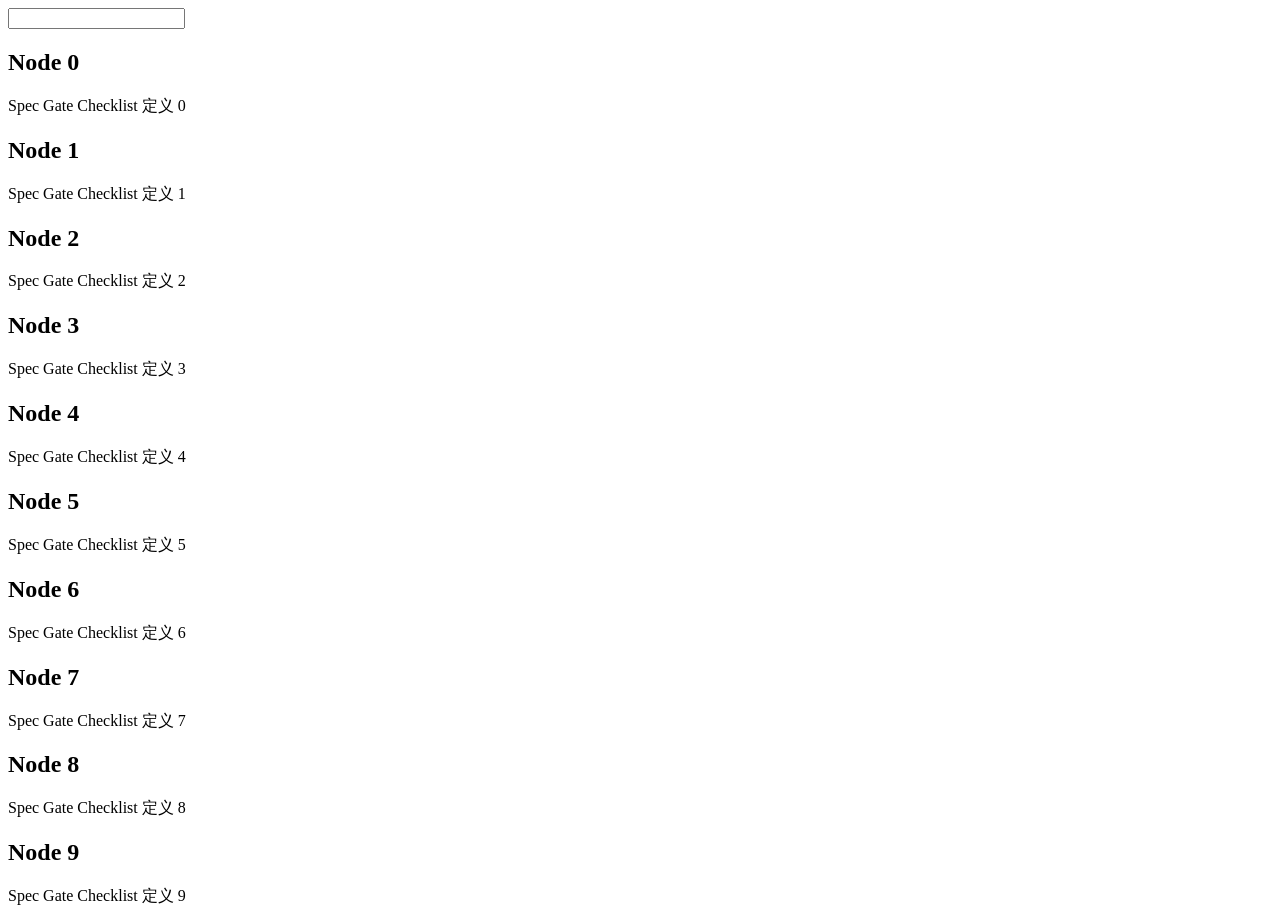
==== examples/knowledge_nav/index.html @ 1a1e1413 "feat: add cli mock demo" ====
<!doctype html><html><head><meta name="viewport" content="width=device-width, initial-scale=1"><title>AI for Coding Knowledge Navigator</title></head><body><input type="search"><section class="node" data-related="rel0"><h2>Node 0</h2><p>Spec Gate Checklist 定义 0</p></section><section class="node" data-related="rel1"><h2>Node 1</h2><p>Spec Gate Checklist 定义 1</p></section><section class="node" data-related="rel2"><h2>Node 2</h2><p>Spec Gate Checklist 定义 2</p></section><section class="node" data-related="rel3"><h2>Node 3</h2><p>Spec Gate Checklist 定义 3</p></section><section class="node" data-related="rel4"><h2>Node 4</h2><p>Spec Gate Checklist 定义 4</p></section><section class="node" data-related="rel5"><h2>Node 5</h2><p>Spec Gate Checklist 定义 5</p></section><section class="node" data-related="rel6"><h2>Node 6</h2><p>Spec Gate Checklist 定义 6</p></section><section class="node" data-related="rel7"><h2>Node 7</h2><p>Spec Gate Checklist 定义 7</p></section><section class="node" data-related="rel8"><h2>Node 8</h2><p>Spec Gate Checklist 定义 8</p></section><section class="node" data-related="rel9"><h2>Node 9</h2><p>Spec Gate Checklist 定义 9</p></section><script>function highlightRelations(){} function filterNodes(){}</script></body></html>
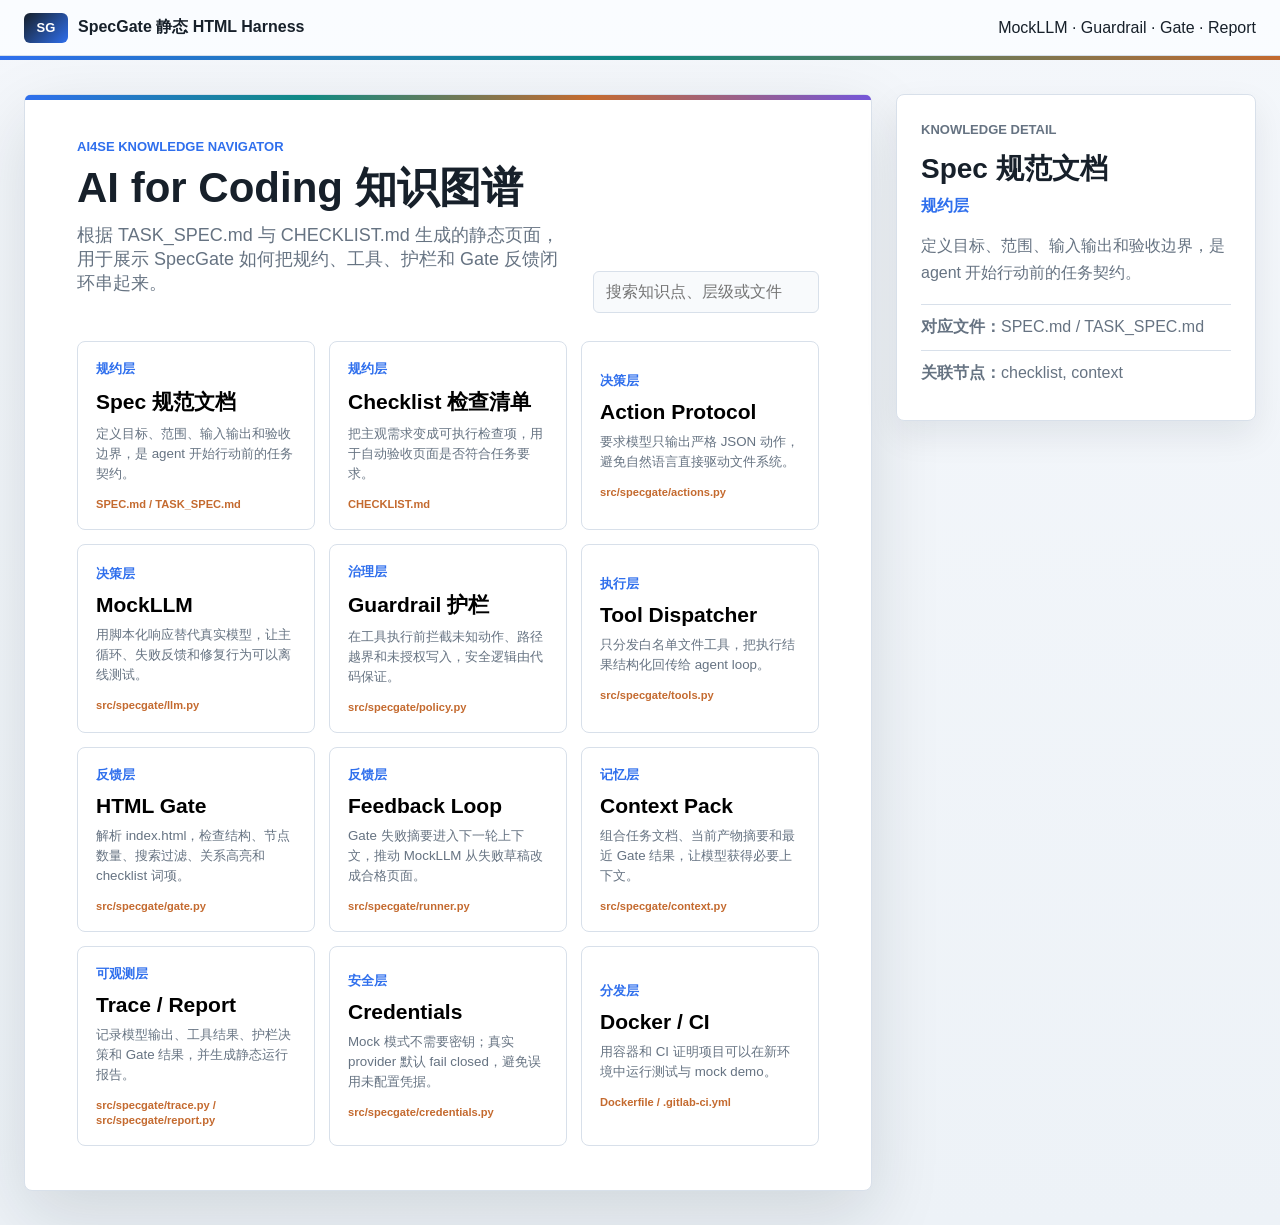
==== commit 46903a42: "feat: improve mock demo showcase" ====
--- a/examples/knowledge_nav/index.html
+++ b/examples/knowledge_nav/index.html
@@ -1 +1,409 @@
-<!doctype html><html><head><meta name="viewport" content="width=device-width, initial-scale=1"><title>AI for Coding Knowledge Navigator</title></head><body><input type="search"><section class="node" data-related="rel0"><h2>Node 0</h2><p>Spec Gate Checklist 定义 0</p></section><section class="node" data-related="rel1"><h2>Node 1</h2><p>Spec Gate Checklist 定义 1</p></section><section class="node" data-related="rel2"><h2>Node 2</h2><p>Spec Gate Checklist 定义 2</p></section><section class="node" data-related="rel3"><h2>Node 3</h2><p>Spec Gate Checklist 定义 3</p></section><section class="node" data-related="rel4"><h2>Node 4</h2><p>Spec Gate Checklist 定义 4</p></section><section class="node" data-related="rel5"><h2>Node 5</h2><p>Spec Gate Checklist 定义 5</p></section><section class="node" data-related="rel6"><h2>Node 6</h2><p>Spec Gate Checklist 定义 6</p></section><section class="node" data-related="rel7"><h2>Node 7</h2><p>Spec Gate Checklist 定义 7</p></section><section class="node" data-related="rel8"><h2>Node 8</h2><p>Spec Gate Checklist 定义 8</p></section><section class="node" data-related="rel9"><h2>Node 9</h2><p>Spec Gate Checklist 定义 9</p></section><script>function highlightRelations(){} function filterNodes(){}</script></body></html>+<!doctype html>
+<html lang="zh-CN">
+<head>
+  <meta charset="utf-8">
+  <meta name="viewport" content="width=device-width, initial-scale=1">
+  <title>AI for Coding 知识图谱</title>
+  <style>
+    :root {
+      --bg: #eef2f6;
+      --ink: #17202a;
+      --muted: #667382;
+      --line: #d8e0ea;
+      --paper: #ffffff;
+      --soft: #f8fafc;
+      --blue: #2f6fed;
+      --teal: #0f8a83;
+      --orange: #c46a2f;
+      --shadow: 0 24px 70px rgba(18, 28, 42, 0.13);
+    }
+    * { box-sizing: border-box; }
+    body {
+      margin: 0;
+      min-height: 100vh;
+      background: linear-gradient(180deg, #f4f7fb 0%, #edf2f7 100%);
+      color: var(--ink);
+      font-family: "Microsoft YaHei", "PingFang SC", Arial, sans-serif;
+      letter-spacing: 0;
+    }
+    .topbar {
+      height: 56px;
+      display: flex;
+      align-items: center;
+      justify-content: space-between;
+      padding: 0 24px;
+      background: rgba(250, 252, 255, 0.92);
+      border-bottom: 1px solid var(--line);
+      position: sticky;
+      top: 0;
+      z-index: 2;
+    }
+    .brand { display: flex; align-items: center; gap: 10px; font-weight: 700; }
+    .brand-mark {
+      width: 44px;
+      height: 30px;
+      border-radius: 6px;
+      display: inline-flex;
+      align-items: center;
+      justify-content: center;
+      color: white;
+      background: linear-gradient(135deg, #17202a, #2f6fed);
+      font-size: 13px;
+    }
+    .progress { height: 4px; background: linear-gradient(90deg, var(--blue), var(--teal), var(--orange)); }
+    main {
+      width: min(1480px, calc(100vw - 48px));
+      margin: 34px auto;
+      display: grid;
+      grid-template-columns: minmax(0, 1fr) 360px;
+      gap: 24px;
+    }
+    .stage {
+      background: var(--paper);
+      border: 1px solid var(--line);
+      border-radius: 8px;
+      box-shadow: var(--shadow);
+      padding: 44px 52px;
+      min-height: 720px;
+      position: relative;
+    }
+    .stage::before {
+      content: "";
+      position: absolute;
+      inset: 0 0 auto 0;
+      height: 5px;
+      border-radius: 8px 8px 0 0;
+      background: linear-gradient(90deg, var(--blue), var(--teal), var(--orange), #7556d9);
+    }
+    .hero {
+      display: flex;
+      justify-content: space-between;
+      gap: 28px;
+      align-items: end;
+      margin-bottom: 28px;
+    }
+    .eyebrow {
+      margin: 0 0 10px;
+      color: var(--blue);
+      font-size: 13px;
+      font-weight: 800;
+      text-transform: uppercase;
+    }
+    h1 { margin: 0; font-size: 42px; line-height: 1.12; }
+    .subtitle { color: var(--muted); font-size: 18px; margin-top: 12px; max-width: 760px; }
+    .search {
+      width: 320px;
+      border: 1px solid var(--line);
+      border-radius: 6px;
+      padding: 11px 12px;
+      font: inherit;
+      background: var(--soft);
+    }
+    .node-grid {
+      display: grid;
+      grid-template-columns: repeat(3, minmax(0, 1fr));
+      gap: 14px;
+    }
+    .node {
+      text-align: left;
+      border: 1px solid var(--line);
+      background: white;
+      border-radius: 8px;
+      padding: 18px;
+      min-height: 172px;
+      cursor: pointer;
+      transition: border-color 160ms ease, box-shadow 160ms ease, transform 160ms ease;
+    }
+    .node:hover,
+    .node.active {
+      border-color: var(--blue);
+      box-shadow: 0 12px 24px rgba(47, 111, 237, 0.12);
+      transform: translateY(-1px);
+    }
+    .node.related { border-color: var(--teal); background: #f2fbfa; }
+    .node[hidden] { display: none; }
+    .layer {
+      color: var(--blue);
+      font-weight: 800;
+      font-size: 13px;
+    }
+    .node h2 { margin: 10px 0 8px; font-size: 21px; }
+    .node p { color: var(--muted); margin: 0 0 12px; line-height: 1.5; }
+    .node small { color: var(--orange); font-weight: 700; }
+    .knowledge-detail {
+      background: var(--paper);
+      border: 1px solid var(--line);
+      border-radius: 8px;
+      box-shadow: 0 14px 34px rgba(18, 28, 42, 0.08);
+      padding: 24px;
+      align-self: start;
+      position: sticky;
+      top: 82px;
+    }
+    .knowledge-detail h2 { margin: 0 0 8px; font-size: 28px; }
+    .knowledge-detail .meta { color: var(--blue); font-weight: 800; margin-bottom: 16px; }
+    .knowledge-detail p { color: var(--muted); line-height: 1.65; }
+    .detail-list { margin: 18px 0 0; padding: 0; list-style: none; }
+    .detail-list li {
+      border-top: 1px solid var(--line);
+      padding: 12px 0;
+      color: var(--muted);
+    }
+    .empty { color: var(--muted); margin-top: 20px; }
+    @media (max-width: 980px) {
+      main { grid-template-columns: 1fr; }
+      .hero { align-items: stretch; flex-direction: column; }
+      .search { width: 100%; }
+      .node-grid { grid-template-columns: 1fr; }
+      .stage { padding: 34px 24px; }
+      h1 { font-size: 34px; }
+      .knowledge-detail { position: static; }
+    }
+  </style>
+</head>
+<body>
+  <header class="topbar">
+    <div class="brand"><span class="brand-mark">SG</span><span>SpecGate 静态 HTML Harness</span></div>
+    <span>MockLLM · Guardrail · Gate · Report</span>
+  </header>
+  <div class="progress" aria-hidden="true"></div>
+  <main>
+    <section class="stage">
+      <div class="hero">
+        <div>
+          <p class="eyebrow">AI4SE Knowledge Navigator</p>
+          <h1>AI for Coding 知识图谱</h1>
+          <p class="subtitle">根据 TASK_SPEC.md 与 CHECKLIST.md 生成的静态页面，用于展示 SpecGate 如何把规约、工具、护栏和 Gate 反馈闭环串起来。</p>
+        </div>
+        <input id="searchBox" class="search" type="search" placeholder="搜索知识点、层级或文件" oninput="filterNodes()">
+      </div>
+      <div id="nodeGrid" class="node-grid">
+        
+        <button class="node" type="button" data-id="spec" data-related="checklist,context" onclick="showDetail('spec')">
+          <span class="layer">规约层</span>
+          <h2>Spec 规范文档</h2>
+          <p>定义目标、范围、输入输出和验收边界，是 agent 开始行动前的任务契约。</p>
+          <small>SPEC.md / TASK_SPEC.md</small>
+        </button>
+
+        <button class="node" type="button" data-id="checklist" data-related="spec,gate" onclick="showDetail('checklist')">
+          <span class="layer">规约层</span>
+          <h2>Checklist 检查清单</h2>
+          <p>把主观需求变成可执行检查项，用于自动验收页面是否符合任务要求。</p>
+          <small>CHECKLIST.md</small>
+        </button>
+
+        <button class="node" type="button" data-id="action" data-related="mockllm,guardrail" onclick="showDetail('action')">
+          <span class="layer">决策层</span>
+          <h2>Action Protocol</h2>
+          <p>要求模型只输出严格 JSON 动作，避免自然语言直接驱动文件系统。</p>
+          <small>src/specgate/actions.py</small>
+        </button>
+
+        <button class="node" type="button" data-id="mockllm" data-related="action,runner" onclick="showDetail('mockllm')">
+          <span class="layer">决策层</span>
+          <h2>MockLLM</h2>
+          <p>用脚本化响应替代真实模型，让主循环、失败反馈和修复行为可以离线测试。</p>
+          <small>src/specgate/llm.py</small>
+        </button>
+
+        <button class="node" type="button" data-id="guardrail" data-related="action,tools" onclick="showDetail('guardrail')">
+          <span class="layer">治理层</span>
+          <h2>Guardrail 护栏</h2>
+          <p>在工具执行前拦截未知动作、路径越界和未授权写入，安全逻辑由代码保证。</p>
+          <small>src/specgate/policy.py</small>
+        </button>
+
+        <button class="node" type="button" data-id="tools" data-related="guardrail,runner" onclick="showDetail('tools')">
+          <span class="layer">执行层</span>
+          <h2>Tool Dispatcher</h2>
+          <p>只分发白名单文件工具，把执行结果结构化回传给 agent loop。</p>
+          <small>src/specgate/tools.py</small>
+        </button>
+
+        <button class="node" type="button" data-id="gate" data-related="checklist,feedback" onclick="showDetail('gate')">
+          <span class="layer">反馈层</span>
+          <h2>HTML Gate</h2>
+          <p>解析 index.html，检查结构、节点数量、搜索过滤、关系高亮和 checklist 词项。</p>
+          <small>src/specgate/gate.py</small>
+        </button>
+
+        <button class="node" type="button" data-id="feedback" data-related="gate,context" onclick="showDetail('feedback')">
+          <span class="layer">反馈层</span>
+          <h2>Feedback Loop</h2>
+          <p>Gate 失败摘要进入下一轮上下文，推动 MockLLM 从失败草稿改成合格页面。</p>
+          <small>src/specgate/runner.py</small>
+        </button>
+
+        <button class="node" type="button" data-id="context" data-related="spec,feedback,trace" onclick="showDetail('context')">
+          <span class="layer">记忆层</span>
+          <h2>Context Pack</h2>
+          <p>组合任务文档、当前产物摘要和最近 Gate 结果，让模型获得必要上下文。</p>
+          <small>src/specgate/context.py</small>
+        </button>
+
+        <button class="node" type="button" data-id="trace" data-related="context,credentials" onclick="showDetail('trace')">
+          <span class="layer">可观测层</span>
+          <h2>Trace / Report</h2>
+          <p>记录模型输出、工具结果、护栏决策和 Gate 结果，并生成静态运行报告。</p>
+          <small>src/specgate/trace.py / src/specgate/report.py</small>
+        </button>
+
+        <button class="node" type="button" data-id="credentials" data-related="trace,docker" onclick="showDetail('credentials')">
+          <span class="layer">安全层</span>
+          <h2>Credentials</h2>
+          <p>Mock 模式不需要密钥；真实 provider 默认 fail closed，避免误用未配置凭据。</p>
+          <small>src/specgate/credentials.py</small>
+        </button>
+
+        <button class="node" type="button" data-id="docker" data-related="credentials,gate" onclick="showDetail('docker')">
+          <span class="layer">分发层</span>
+          <h2>Docker / CI</h2>
+          <p>用容器和 CI 证明项目可以在新环境中运行测试与 mock demo。</p>
+          <small>Dockerfile / .gitlab-ci.yml</small>
+        </button>
+      </div>
+      <p id="emptyState" class="empty" hidden>没有找到匹配的知识点。</p>
+    </section>
+    <aside class="knowledge-detail" id="knowledgeDetail" aria-label="知识点详情">
+      <p class="eyebrow">Knowledge Detail</p>
+      <h2>Spec 规范文档</h2>
+      <div class="meta">规约层</div>
+      <p>定义目标、范围、输入输出和验收边界，是 agent 开始行动前的任务契约。</p>
+      <ul class="detail-list">
+        <li><strong>对应文件：</strong><span>SPEC.md / TASK_SPEC.md</span></li>
+        <li><strong>关联节点：</strong><span>checklist, context</span></li>
+      </ul>
+    </aside>
+  </main>
+  <script>
+    const knowledge = {
+      "spec": {
+      title: "Spec 规范文档",
+      layer: "规约层",
+      detail: "定义目标、范围、输入输出和验收边界，是 agent 开始行动前的任务契约。",
+      artifact: "SPEC.md / TASK_SPEC.md",
+      related: "checklist,context"
+    },
+"checklist": {
+      title: "Checklist 检查清单",
+      layer: "规约层",
+      detail: "把主观需求变成可执行检查项，用于自动验收页面是否符合任务要求。",
+      artifact: "CHECKLIST.md",
+      related: "spec,gate"
+    },
+"action": {
+      title: "Action Protocol",
+      layer: "决策层",
+      detail: "要求模型只输出严格 JSON 动作，避免自然语言直接驱动文件系统。",
+      artifact: "src/specgate/actions.py",
+      related: "mockllm,guardrail"
+    },
+"mockllm": {
+      title: "MockLLM",
+      layer: "决策层",
+      detail: "用脚本化响应替代真实模型，让主循环、失败反馈和修复行为可以离线测试。",
+      artifact: "src/specgate/llm.py",
+      related: "action,runner"
+    },
+"guardrail": {
+      title: "Guardrail 护栏",
+      layer: "治理层",
+      detail: "在工具执行前拦截未知动作、路径越界和未授权写入，安全逻辑由代码保证。",
+      artifact: "src/specgate/policy.py",
+      related: "action,tools"
+    },
+"tools": {
+      title: "Tool Dispatcher",
+      layer: "执行层",
+      detail: "只分发白名单文件工具，把执行结果结构化回传给 agent loop。",
+      artifact: "src/specgate/tools.py",
+      related: "guardrail,runner"
+    },
+"gate": {
+      title: "HTML Gate",
+      layer: "反馈层",
+      detail: "解析 index.html，检查结构、节点数量、搜索过滤、关系高亮和 checklist 词项。",
+      artifact: "src/specgate/gate.py",
+      related: "checklist,feedback"
+    },
+"feedback": {
+      title: "Feedback Loop",
+      layer: "反馈层",
+      detail: "Gate 失败摘要进入下一轮上下文，推动 MockLLM 从失败草稿改成合格页面。",
+      artifact: "src/specgate/runner.py",
+      related: "gate,context"
+    },
+"context": {
+      title: "Context Pack",
+      layer: "记忆层",
+      detail: "组合任务文档、当前产物摘要和最近 Gate 结果，让模型获得必要上下文。",
+      artifact: "src/specgate/context.py",
+      related: "spec,feedback,trace"
+    },
+"trace": {
+      title: "Trace / Report",
+      layer: "可观测层",
+      detail: "记录模型输出、工具结果、护栏决策和 Gate 结果，并生成静态运行报告。",
+      artifact: "src/specgate/trace.py / src/specgate/report.py",
+      related: "context,credentials"
+    },
+"credentials": {
+      title: "Credentials",
+      layer: "安全层",
+      detail: "Mock 模式不需要密钥；真实 provider 默认 fail closed，避免误用未配置凭据。",
+      artifact: "src/specgate/credentials.py",
+      related: "trace,docker"
+    },
+"docker": {
+      title: "Docker / CI",
+      layer: "分发层",
+      detail: "用容器和 CI 证明项目可以在新环境中运行测试与 mock demo。",
+      artifact: "Dockerfile / .gitlab-ci.yml",
+      related: "credentials,gate"
+    }
+    };
+
+    function allNodes() {
+      return Array.from(document.querySelectorAll(".node"));
+    }
+
+    function showDetail(id) {
+      const item = knowledge[id];
+      if (!item) return;
+      const panel = document.getElementById("knowledgeDetail");
+      panel.innerHTML = `
+        <p class="eyebrow">Knowledge Detail</p>
+        <h2>${item.title}</h2>
+        <div class="meta">${item.layer}</div>
+        <p>${item.detail}</p>
+        <ul class="detail-list">
+          <li><strong>对应文件：</strong><span>${item.artifact}</span></li>
+          <li><strong>关联节点：</strong><span>${item.related}</span></li>
+        </ul>`;
+      allNodes().forEach((node) => node.classList.toggle("active", node.dataset.id === id));
+      highlightRelations(id);
+    }
+
+    function highlightRelations(id) {
+      const item = knowledge[id];
+      const related = item ? item.related.split(",") : [];
+      allNodes().forEach((node) => {
+        node.classList.toggle("related", related.includes(node.dataset.id));
+      });
+    }
+
+    function filterNodes() {
+      const query = document.getElementById("searchBox").value.trim().toLowerCase();
+      let visible = 0;
+      allNodes().forEach((node) => {
+        const text = node.textContent.toLowerCase();
+        const match = !query || text.includes(query);
+        node.hidden = !match;
+        if (match) visible += 1;
+      });
+      document.getElementById("emptyState").hidden = visible !== 0;
+    }
+  </script>
+</body>
+</html>
